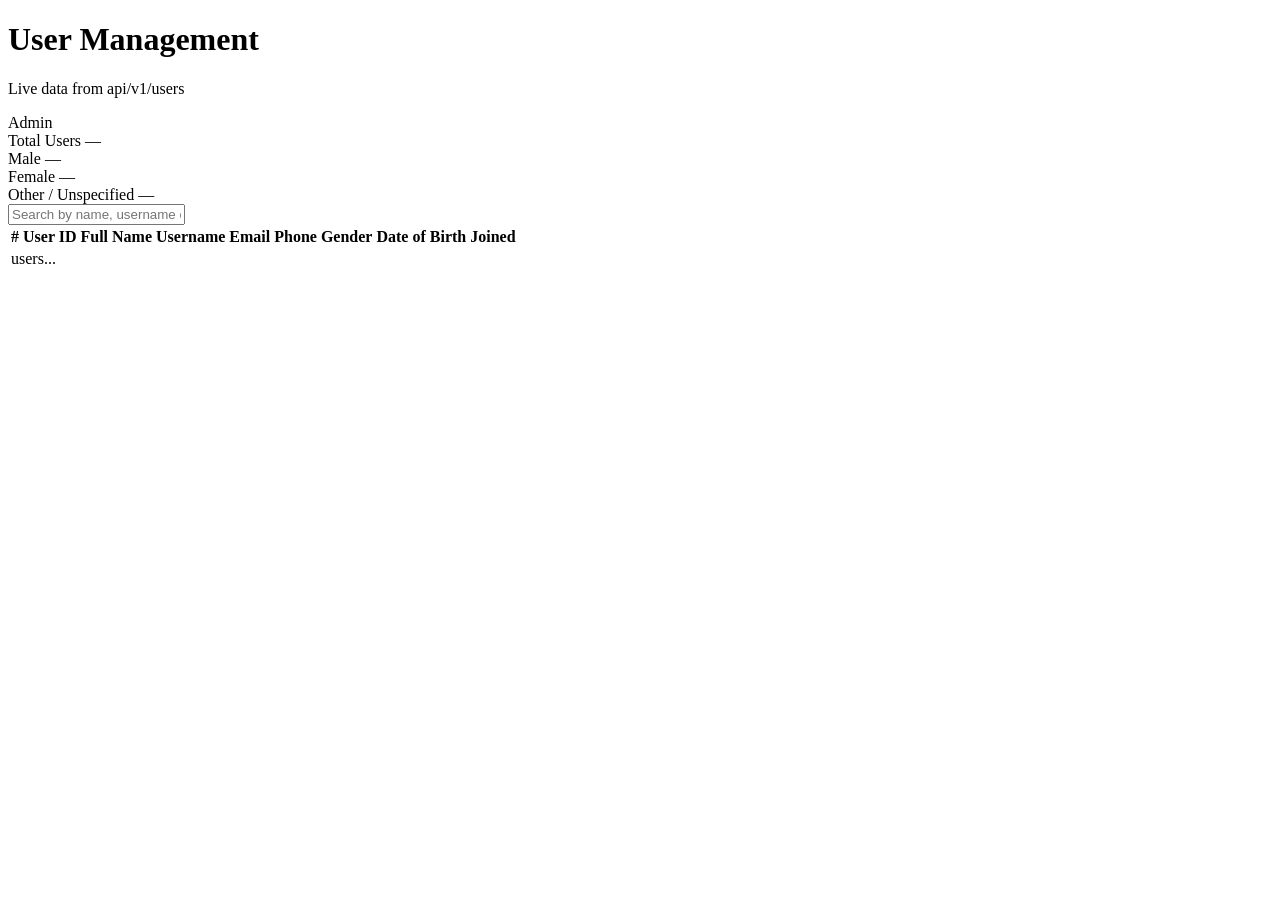
==== index.html @ 761b3429 "Added the HTML FILE" ====
<!doctype html>
<html lang="en">
  <head>
    <meta charset="UTF-8" />
    <meta name="viewport" content="width=device-width, initial-scale=1.0" />
    <title>Rowland | Admin Dashboard</title>
    <link rel="preconnect" href="https://fonts.googleapis.com" />
    <link rel="preconnect" href="https://fonts.gstatic.com" crossorigin />
    <link
      href="https://fonts.googleapis.com/css2?family=DM+Serif+Display&family=DM+Sans:wght@400;500;600&family=JetBrains+Mono:wght@400;500&display=swap"
      rel="stylesheet"
    />
    <link rel="stylesheet" href="style.css" />
  </head>
  <body>
    <!-- MAIN CONTENT -->
    <main class="main">
      <!-- TOP BAR -->
      <header class="topbar">
        <div class="topbar-left">
          <h1 class="page-title">User Management</h1>
          <p class="page-sub">
            Live data from <span class="api-tag">api/v1/users</span>
          </p>
        </div>
        <div class="topbar-right">
          <div class="admin-badge">Admin</div>
        </div>
      </header>

      <!-- STAT CARDS -->
      <section class="stats-grid">
        <div class="stat-card">
          <span class="stat-label">Total Users</span>
          <span class="stat-value" id="stat-total">—</span>
        </div>
        <div class="stat-card male">
          <span class="stat-label">Male</span>
          <span class="stat-value" id="stat-male">—</span>
        </div>
        <div class="stat-card female">
          <span class="stat-label">Female</span>
          <span class="stat-value" id="stat-female">—</span>
        </div>
        <div class="stat-card other">
          <span class="stat-label">Other / Unspecified</span>
          <span class="stat-value" id="stat-other">—</span>
        </div>
      </section>

      <!-- SEARCH BAR -->
      <div class="search-bar">
        <input
          type="text"
          id="search-input"
          placeholder="Search by name, username or email..."
        />
      </div>

      <!-- TABLE -->
      <section class="table-wrapper">
        <table class="users-table">
          <thead>
            <tr>
              <th>#</th>
              <th>User ID</th>
              <th>Full Name</th>
              <th>Username</th>
              <th>Email</th>
              <th>Phone</th>
              <th>Gender</th>
              <th>Date of Birth</th>
              <th>Joined</th>
            </tr>
          </thead>
          <tbody id="users-tbody">
            <!-- Info from the API endpoint goes here-->
            <tr>
              <td colspan="9" class="loading-row">users...</td>
            </tr>
          </tbody>
        </table>
      </section>
    </main>

    <script src="app.js"></script>
  </body>
</html>
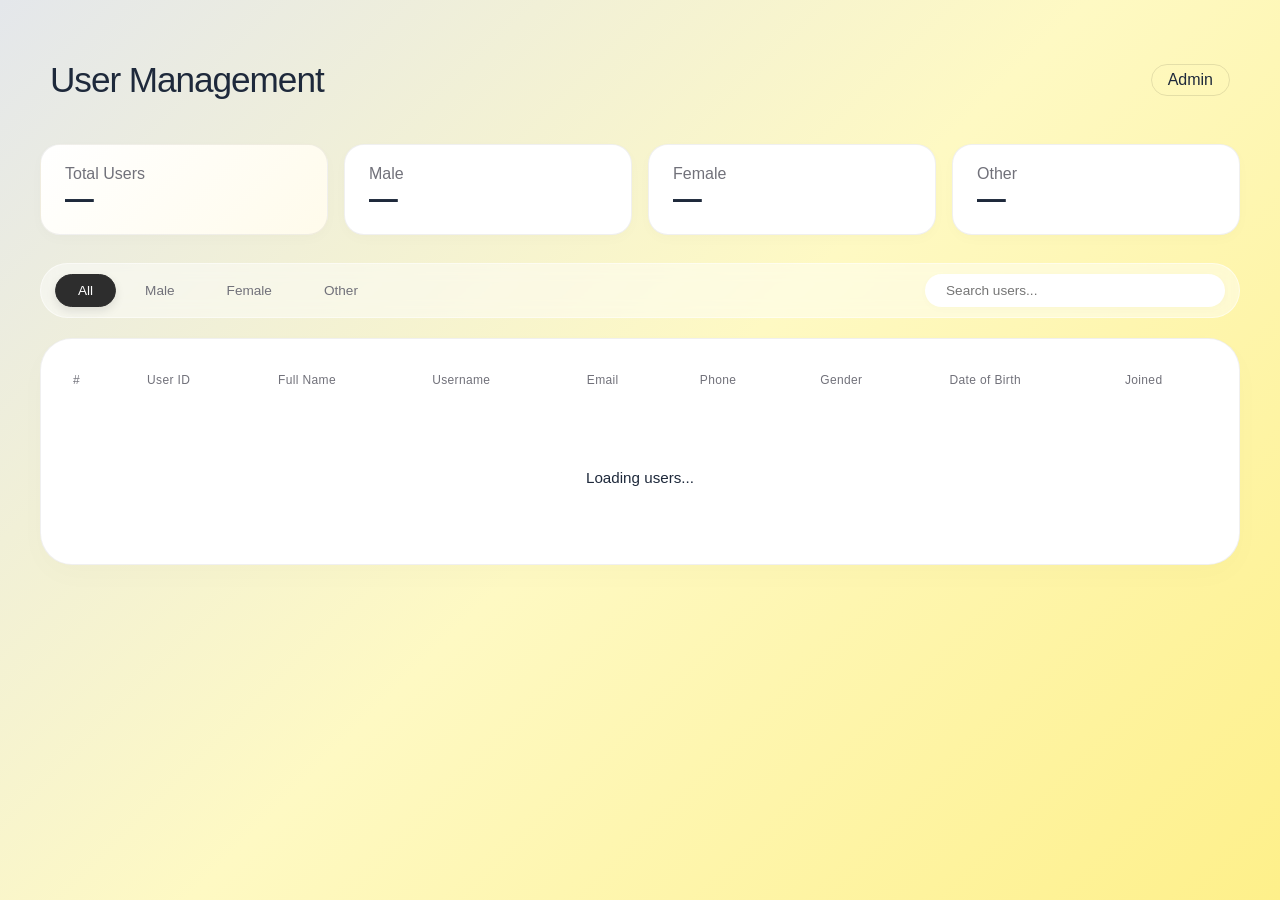
==== commit 002b41e5: "Report: Done with filtering info from the API endpoint" ====
--- a/index.html
+++ b/index.html
@@ -3,7 +3,7 @@
   <head>
     <meta charset="UTF-8" />
     <meta name="viewport" content="width=device-width, initial-scale=1.0" />
-    <title>Rowland | Admin Dashboard</title>
+    <title>Charity Minds | Admin Dashboard</title>
     <link rel="preconnect" href="https://fonts.googleapis.com" />
     <link rel="preconnect" href="https://fonts.gstatic.com" crossorigin />
     <link
@@ -13,76 +13,82 @@
     <link rel="stylesheet" href="style.css" />
   </head>
   <body>
-    <!-- MAIN CONTENT -->
-    <main class="main">
-      <!-- TOP BAR -->
-      <header class="topbar">
-        <div class="topbar-left">
-          <h1 class="page-title">User Management</h1>
-          <p class="page-sub">
-            Live data from <span class="api-tag">api/v1/users</span>
-          </p>
-        </div>
-        <div class="topbar-right">
-          <div class="admin-badge">Admin</div>
-        </div>
-      </header>
+    <!-- PAGE HEADER -->
+    <header class="page-header">
+      <div class="header-left">
+        <h1>User Management</h1>
+      </div>
+      <div class="admin-pill">Admin</div>
+    </header>
 
-      <!-- STAT CARDS -->
-      <section class="stats-grid">
-        <div class="stat-card">
+    <!-- STAT CARDS -->
+    <section class="stats-row">
+      <div class="stat-card">
+        <div class="stat-info">
           <span class="stat-label">Total Users</span>
           <span class="stat-value" id="stat-total">—</span>
         </div>
-        <div class="stat-card male">
+      </div>
+      <div class="stat-card male">
+        <div class="stat-info">
           <span class="stat-label">Male</span>
           <span class="stat-value" id="stat-male">—</span>
         </div>
-        <div class="stat-card female">
+      </div>
+      <div class="stat-card female">
+        <div class="stat-info">
           <span class="stat-label">Female</span>
           <span class="stat-value" id="stat-female">—</span>
         </div>
-        <div class="stat-card other">
-          <span class="stat-label">Other / Unspecified</span>
+      </div>
+      <div class="stat-card other">
+        <div class="stat-info">
+          <span class="stat-label">Other</span>
           <span class="stat-value" id="stat-other">—</span>
         </div>
-      </section>
+      </div>
+    </section>
 
-      <!-- SEARCH BAR -->
-      <div class="search-bar">
-        <input
-          type="text"
-          id="search-input"
-          placeholder="Search by name, username or email..."
-        />
+    <!-- CONTROLS BAR -->
+    <div class="controls-bar">
+      <div class="filter-pills">
+        <button class="filter-btn active" data-filter="all">All</button>
+        <button class="filter-btn male" data-filter="male">Male</button>
+        <button class="filter-btn female" data-filter="female">Female</button>
+        <button class="filter-btn other" data-filter="other">Other</button>
       </div>
+      <input
+        type="text"
+        class="search-input"
+        id="search-input"
+        placeholder="Search users..."
+      />
+    </div>
 
-      <!-- TABLE -->
-      <section class="table-wrapper">
-        <table class="users-table">
-          <thead>
-            <tr>
-              <th>#</th>
-              <th>User ID</th>
-              <th>Full Name</th>
-              <th>Username</th>
-              <th>Email</th>
-              <th>Phone</th>
-              <th>Gender</th>
-              <th>Date of Birth</th>
-              <th>Joined</th>
-            </tr>
-          </thead>
-          <tbody id="users-tbody">
-            <!-- Info from the API endpoint goes here-->
-            <tr>
-              <td colspan="9" class="loading-row">users...</td>
-            </tr>
-          </tbody>
-        </table>
-      </section>
-    </main>
+    <!-- TABLE -->
+    <div class="table-wrapper">
+      <table class="users-table">
+        <thead>
+          <tr>
+            <th>#</th>
+            <th>User ID</th>
+            <th>Full Name</th>
+            <th>Username</th>
+            <th>Email</th>
+            <th>Phone</th>
+            <th>Gender</th>
+            <th>Date of Birth</th>
+            <th>Joined</th>
+          </tr>
+        </thead>
+        <tbody id="users-tbody">
+          <tr>
+            <td colspan="9" class="loading-row">Loading users...</td>
+          </tr>
+        </tbody>
+      </table>
+    </div>
 
-    <script src="app.js"></script>
+    <script src="script.js"></script>
   </body>
 </html>
--- a/style.css
+++ b/style.css
@@ -0,0 +1,331 @@
+/* ── THE CREXTIO VISUAL THEME ── */
+*,
+*::before,
+*::after {
+  box-sizing: border-box;
+  margin: 0;
+  padding: 0;
+}
+
+:root {
+  /* Ambient backdrop styling from the image */
+  --bg-gradient: linear-gradient(135deg, #e4e7eb 0%, #fef9c3 50%, #fef08a 100%);
+  --surface-glass: rgba(255, 255, 255, 0.45);
+  --card-bg: #ffffff;
+  --border-subtle: rgba(0, 0, 0, 0.06);
+
+  /* Text & Contrast */
+  --text-main: #1e293b;
+  --text-muted: #71717a;
+
+  /* Signature Accents from image_ba5109.png */
+  --active-charcoal: #2d2d2d;
+  --crextio-yellow: #fcd34d;
+  --crextio-yellow-bright: #fde047;
+
+  /* Smooth High-End Corner Radii */
+  --radius-outer: 32px;
+  --radius-card: 20px;
+  --radius-pill: 50px;
+}
+
+body {
+  font-family: "DM Sans", sans-serif;
+  background: var(--bg-gradient);
+  color: var(--text-main);
+  min-height: 100vh;
+  padding: 40px;
+  display: flex;
+  flex-direction: column;
+  -webkit-font-smoothing: antialiased;
+}
+
+/* ── MINIMALIST PAGE HEADER ── */
+.page-header {
+  padding: 20px 10px;
+  margin-bottom: 24px;
+  display: flex;
+  align-items: center;
+  justify-content: space-between;
+}
+
+.header-left h1 {
+  font-family: "DM Sans", sans-serif;
+  font-size: 2.2rem;
+  font-weight: 500;
+  color: var(--text-main);
+  letter-spacing: -0.03em;
+}
+
+.header-left p {
+  margin-top: 4px;
+  font-size: 0.85rem;
+  color: var(--text-muted);
+}
+
+.api-tag {
+  font-family: "JetBrains Mono", monospace;
+  background: rgba(0, 0, 0, 0.05);
+  color: var(--text-main);
+  padding: 2px 8px;
+  border-radius: 6px;
+  font-size: 0.75rem;
+}
+
+.admin-pill {
+  background: transparent;
+  color: var(--text-main);
+  border: 1px solid rgba(0, 0, 0, 0.1);
+  font-size: 16px;
+  font-weight: 500;
+  padding: 6px 16px;
+  border-radius: var(--radius-pill);
+}
+
+/* ── GLASSMORPHIC STATS ROW ── */
+.stats-row {
+  display: grid;
+  grid-template-columns: repeat(4, 1fr);
+  gap: 16px;
+  margin-bottom: 28px;
+}
+
+.stat-card {
+  background: var(--card-bg);
+  border: 1px solid var(--border-subtle);
+  border-radius: var(--radius-card);
+  padding: 20px 24px;
+  display: flex;
+  align-items: center;
+  gap: 16px;
+  box-shadow: 0 4px 14px rgba(0, 0, 0, 0.02);
+  transition:
+    transform 0.2s ease,
+    box-shadow 0.2s ease;
+}
+
+.stat-card:hover {
+  transform: translateY(-2px);
+  box-shadow: 0 6px 20px rgba(0, 0, 0, 0.04);
+}
+
+.stat-icon {
+  width: 44px;
+  height: 44px;
+  border-radius: 12px;
+  display: flex;
+  align-items: center;
+  justify-content: center;
+  font-size: 1.2rem;
+  flex-shrink: 0;
+  background: #f4f4f5;
+}
+
+/* Give the overall total card a soft yellow hint reminiscent of the image metrics */
+.stat-card:nth-child(1) {
+  background: linear-gradient(135deg, #ffffff, #fffbeb);
+}
+.stat-card:nth-child(1) .stat-icon {
+  background: var(--crextio-yellow-bright);
+}
+
+.stat-info {
+  display: flex;
+  flex-direction: column;
+  gap: 2px;
+}
+
+.stat-label {
+  font-size: 16px;
+  font-weight: 500;
+  color: var(--text-muted);
+  text-transform: capitalize;
+}
+
+.stat-value {
+  font-family: "DM Sans", sans-serif;
+  font-size: 1.8rem;
+  font-weight: 600;
+  color: var(--text-main);
+  line-height: 1;
+}
+
+/* ── CONTROLS BAR (PILLS & SEARCH) ── */
+.controls-bar {
+  display: flex;
+  align-items: center;
+  justify-content: space-between;
+  margin-bottom: 20px;
+  background: var(--surface-glass);
+  padding: 10px 14px;
+  border-radius: var(--radius-pill);
+  border: 1px solid rgba(255, 255, 255, 0.5);
+  backdrop-filter: blur(8px);
+}
+
+.filter-pills {
+  display: flex;
+  gap: 6px;
+}
+
+/* The placeholders / filter pills */
+.filter-btn {
+  padding: 8px 22px;
+  border-radius: var(--radius-pill);
+  border: 1px solid transparent;
+  background: transparent;
+  font-family: "DM Sans", sans-serif;
+  font-size: 0.85rem;
+  font-weight: 500;
+  color: var(--text-muted);
+  cursor: pointer;
+  transition: all 0.2s cubic-bezier(0.4, 0, 0.2, 1);
+}
+
+.filter-btn:hover {
+  color: var(--text-main);
+  background: rgba(255, 255, 255, 0.5);
+}
+
+/* Match the exact solid dark active shape from the image */
+.filter-btn.active,
+.filter-btn.active.male,
+.filter-btn.active.female,
+.filter-btn.active.other {
+  background: var(--active-charcoal);
+  border-color: var(--active-charcoal);
+  color: #ffffff;
+  box-shadow: 0 4px 10px rgba(0, 0, 0, 0.1);
+}
+
+/* Seamless pill search input */
+.search-input {
+  padding: 8px 20px;
+  border: 1px solid transparent;
+  border-radius: var(--radius-pill);
+  font-family: "DM Sans", sans-serif;
+  font-size: 0.85rem;
+  color: var(--text-main);
+  background: var(--card-bg);
+  outline: none;
+  width: 300px;
+  box-shadow: 0 2px 8px rgba(0, 0, 0, 0.02);
+  transition: box-shadow 0.2s;
+}
+
+.search-input:focus {
+  box-shadow: 0 4px 12px rgba(0, 0, 0, 0.06);
+}
+
+/* ── CLEAN PREMIUM TABLE DESIGN ── */
+.table-wrapper {
+  background: var(--card-bg);
+  border: 1px solid var(--border-subtle);
+  border-radius: var(--radius-outer);
+  overflow: hidden;
+  box-shadow: 0 10px 30px rgba(0, 0, 0, 0.02);
+  padding: 12px;
+}
+
+.users-table {
+  width: 100%;
+  border-collapse: separate;
+  border-spacing: 0 6px; /* Creates spacing between rows for the clean isolated row selection effect */
+  font-size: 0.88rem;
+  text-align: left;
+}
+
+.users-table th {
+  padding: 16px 20px;
+  font-size: 0.75rem;
+  font-weight: 500;
+  color: var(--text-muted);
+  letter-spacing: 0.03em;
+  white-space: nowrap;
+}
+
+.users-table tbody tr {
+  background: transparent;
+  transition:
+    transform 0.15s,
+    box-shadow 0.15s;
+}
+
+/* Beautiful custom curve for modern unbordered rows */
+.users-table tbody tr td:first-child {
+  border-top-left-radius: var(--radius-card);
+  border-bottom-left-radius: var(--radius-card);
+}
+.users-table tbody tr td:last-child {
+  border-top-right-radius: var(--radius-card);
+  border-bottom-right-radius: var(--radius-card);
+}
+
+.users-table td {
+  padding: 16px 20px;
+  color: var(--text-main);
+  white-space: nowrap;
+  vertical-align: middle;
+}
+
+/* Soft hover transition */
+.users-table tbody tr:hover {
+  background: #fafafa;
+}
+
+/* The exact signature warm-yellow selected highlight row styling from the image */
+.users-table tbody tr:has(input[type="checkbox"]:checked), /* If you decide to add checkboxes later */
+.users-table tbody tr:nth-child(2) {
+  /* Defaults to highlight row 2 exactly like Ksenia Bator's row in the image */
+  background: var(--crextio-yellow) !important;
+}
+
+.users-table tbody tr:nth-child(2) td {
+  color: #000000;
+}
+
+/* Individual cell content badges */
+.row-num {
+  color: var(--text-muted);
+  font-weight: 500;
+}
+
+.id-badge {
+  font-family: "JetBrains Mono", monospace;
+  font-size: 0.75rem;
+  color: var(--text-main);
+  background: rgba(0, 0, 0, 0.05);
+  padding: 4px 10px;
+  border-radius: 8px;
+  display: inline-block;
+}
+
+.full-name {
+  font-weight: 500;
+}
+
+/* Minimalist context gender indicators */
+.gender-pill {
+  padding: 4px 14px;
+  border-radius: var(--radius-pill);
+  font-size: 0.75rem;
+  font-weight: 500;
+  text-transform: capitalize;
+  display: inline-block;
+  background: rgba(0, 0, 0, 0.04);
+}
+
+/* If inside the highlighted second row, keep high contrast readability */
+.users-table tbody tr:nth-child(2) .id-badge,
+.users-table tbody tr:nth-child(2) .gender-pill {
+  background: rgba(0, 0, 0, 0.08);
+  color: #000000;
+}
+
+.loading-row,
+.empty-row {
+  text-align: center;
+  padding: 60px !important;
+  color: var(--text-muted);
+  font-size: 0.95rem;
+}
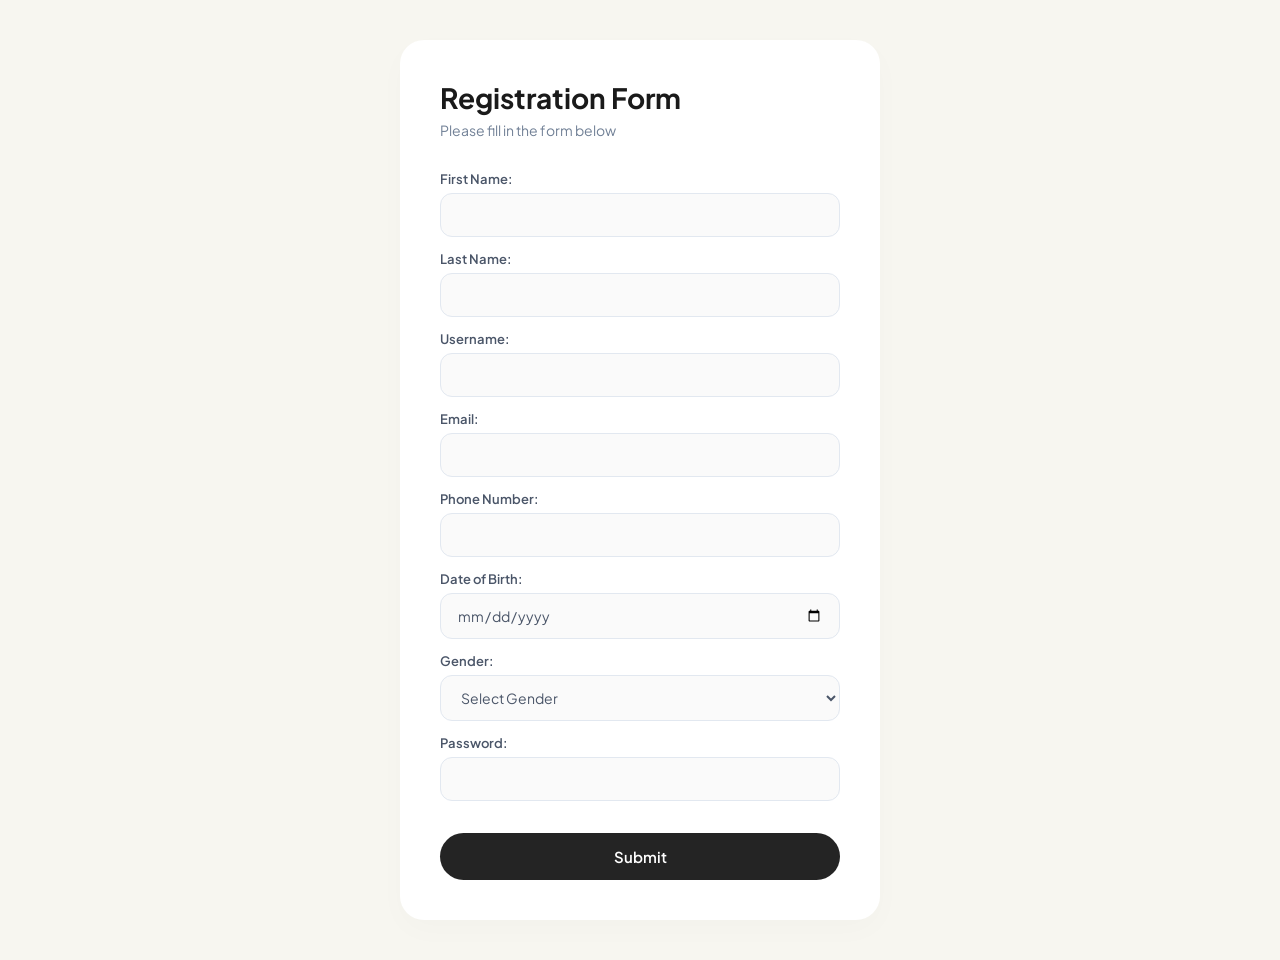
==== commit 25529cf4: "Refactored my code" ====
--- a/index.html
+++ b/index.html
@@ -3,92 +3,57 @@
   <head>
     <meta charset="UTF-8" />
     <meta name="viewport" content="width=device-width, initial-scale=1.0" />
-    <title>Charity Minds | Admin Dashboard</title>
-    <link rel="preconnect" href="https://fonts.googleapis.com" />
-    <link rel="preconnect" href="https://fonts.gstatic.com" crossorigin />
-    <link
-      href="https://fonts.googleapis.com/css2?family=DM+Serif+Display&family=DM+Sans:wght@400;500;600&family=JetBrains+Mono:wght@400;500&display=swap"
-      rel="stylesheet"
-    />
-    <link rel="stylesheet" href="style.css" />
+    <link rel="stylesheet" href="./styles/register.css" />
+    <title>Charity Minds | Registration Form</title>
   </head>
   <body>
-    <!-- PAGE HEADER -->
-    <header class="page-header">
-      <div class="header-left">
-        <h1>User Management</h1>
-      </div>
-      <div class="admin-pill">Admin</div>
-    </header>
+    <div class="_form">
+      <h1>Registration Form</h1>
+      <p>Please fill in the form below</p>
 
-    <!-- STAT CARDS -->
-    <section class="stats-row">
-      <div class="stat-card">
-        <div class="stat-info">
-          <span class="stat-label">Total Users</span>
-          <span class="stat-value" id="stat-total">—</span>
-        </div>
-      </div>
-      <div class="stat-card male">
-        <div class="stat-info">
-          <span class="stat-label">Male</span>
-          <span class="stat-value" id="stat-male">—</span>
-        </div>
-      </div>
-      <div class="stat-card female">
-        <div class="stat-info">
-          <span class="stat-label">Female</span>
-          <span class="stat-value" id="stat-female">—</span>
-        </div>
-      </div>
-      <div class="stat-card other">
-        <div class="stat-info">
-          <span class="stat-label">Other</span>
-          <span class="stat-value" id="stat-other">—</span>
-        </div>
-      </div>
-    </section>
+      <form id="registrationForm">
+        <!-- First name -->
+        <label for="firstName">First Name:</label>
+        <input type="text" id="firstName" name="firstName" required />
 
-    <!-- CONTROLS BAR -->
-    <div class="controls-bar">
-      <div class="filter-pills">
-        <button class="filter-btn active" data-filter="all">All</button>
-        <button class="filter-btn male" data-filter="male">Male</button>
-        <button class="filter-btn female" data-filter="female">Female</button>
-        <button class="filter-btn other" data-filter="other">Other</button>
-      </div>
-      <input
-        type="text"
-        class="search-input"
-        id="search-input"
-        placeholder="Search users..."
-      />
+        <!-- last name -->
+        <label for="lastName">Last Name:</label>
+        <input type="text" id="lastName" name="lastName" required />
+
+        <!-- user name -->
+        <label for="username">Username:</label>
+        <input type="text" id="username" name="username" required />
+
+        <!-- email field -->
+        <label for="email">Email:</label>
+        <input type="email" id="email" name="email" required />
+
+        <!-- Phone number -->
+        <label for="phone">Phone Number:</label>
+        <input type="tel" id="phone" name="phone" />
+
+        <!-- Date of birth -->
+        <label for="dob">Date of Birth:</label>
+        <input type="date" id="dob" name="dob" />
+
+        <!-- Gender -->
+        <label for="gender">Gender:</label>
+        <select id="gender" name="gender">
+          <option value="">Select Gender</option>
+          <option value="male">Male</option>
+          <option value="female">Female</option>
+          <option value="other">Other</option>
+          <option value="prefer-not-to-say">Prefer not to say</option>
+        </select>
+
+        <!-- Paassword -->
+        <label for="password">Password:</label>
+        <input type="password" id="password" name="password" required />
+
+        <!-- Submit button -->
+        <button type="submit">Submit</button>
+      </form>
     </div>
-
-    <!-- TABLE -->
-    <div class="table-wrapper">
-      <table class="users-table">
-        <thead>
-          <tr>
-            <th>#</th>
-            <th>User ID</th>
-            <th>Full Name</th>
-            <th>Username</th>
-            <th>Email</th>
-            <th>Phone</th>
-            <th>Gender</th>
-            <th>Date of Birth</th>
-            <th>Joined</th>
-          </tr>
-        </thead>
-        <tbody id="users-tbody">
-          <tr>
-            <td colspan="9" class="loading-row">Loading users...</td>
-          </tr>
-        </tbody>
-      </table>
-    </div>
-
-    <script src="script.js"></script>
+    <script type="module" src="register.js"></script>
   </body>
 </html>
--- a/styles/register.css
+++ b/styles/register.css
@@ -0,0 +1,123 @@
+/* Import a clean, modern font that matches the dashboard vibe */
+@import url("https://fonts.googleapis.com/css2?family=Plus+Jakarta+Sans:wght@400;500;600;700&display=swap");
+
+* {
+  box-sizing: border-box;
+  margin: 0;
+  padding: 0;
+  font-family:
+    "Plus Jakarta Sans",
+    -apple-system,
+    BlinkMacSystemFont,
+    sans-serif;
+}
+
+body {
+  /* Soft warm cream background from your dashboard */
+  background-color: #f7f6f0;
+  display: flex;
+  justify-content: center;
+  align-items: center;
+  min-height: 100vh;
+  padding: 40px 20px;
+  color: #2d3748;
+}
+
+/* Form Container Card */
+._form {
+  background: #ffffff;
+  padding: 40px;
+  border-radius: 24px; /* Matching the smooth rounded dashboard look */
+  width: 100%;
+  max-width: 480px;
+  box-shadow: 0 10px 30px rgba(0, 0, 0, 0.02); /* Clean, barely-there shadow */
+}
+
+._form h1 {
+  font-size: 28px;
+  font-weight: 700;
+  color: #1a1a1a;
+  margin-bottom: 6px;
+}
+
+._form p {
+  font-size: 14px;
+  color: #718096;
+  margin-bottom: 32px;
+}
+
+/* Form Layout */
+form {
+  display: flex;
+  flex-direction: column;
+}
+
+/* Input Fields & Labels */
+label {
+  font-size: 13px;
+  font-weight: 600;
+  color: #4a5568;
+  margin-bottom: 6px;
+  margin-top: 14px;
+}
+
+/* First label doesn't need top margin */
+label:first-of-type {
+  margin-top: 0;
+}
+
+input[type="text"],
+input[type="email"],
+input[type="tel"],
+input[type="date"],
+input[type="password"],
+select {
+  width: 100%;
+  padding: 12px 16px;
+  border: 1px solid #e2e8f0;
+  background-color: #fafafa;
+  border-radius: 12px; /* Smooth rounded inputs */
+  font-size: 14px;
+  color: #2d3748;
+  outline: none;
+  transition: all 0.25s ease;
+}
+
+/* Style for date and select dropdowns specifically */
+input[type="date"],
+select {
+  color: #4a5568;
+}
+
+/* Interactive Focus State — Using the Gold accent from your selected table row */
+input:focus,
+select:focus {
+  border-color: #fbc02d;
+  background-color: #ffffff;
+  box-shadow: 0 0 0 3px rgba(251, 192, 45, 0.15);
+}
+
+/* Submit Button — Styled like the pill-shaped active 'All' button */
+button[type="submit"] {
+  background-color: #242424;
+  color: #ffffff;
+  border: none;
+  padding: 14px;
+  border-radius: 50px; /* Capsule button style */
+  font-size: 15px;
+  font-weight: 600;
+  cursor: pointer;
+  margin-top: 32px;
+  transition: all 0.2s ease;
+}
+
+/* Hover effect flips to your dashboard's signature Gold highlight */
+button[type="submit"]:hover {
+  background-color: #fbc02d;
+  color: #242424;
+  transform: translateY(-1px);
+}
+
+button[type="submit"]:active {
+  transform: translateY(1px);
+}
